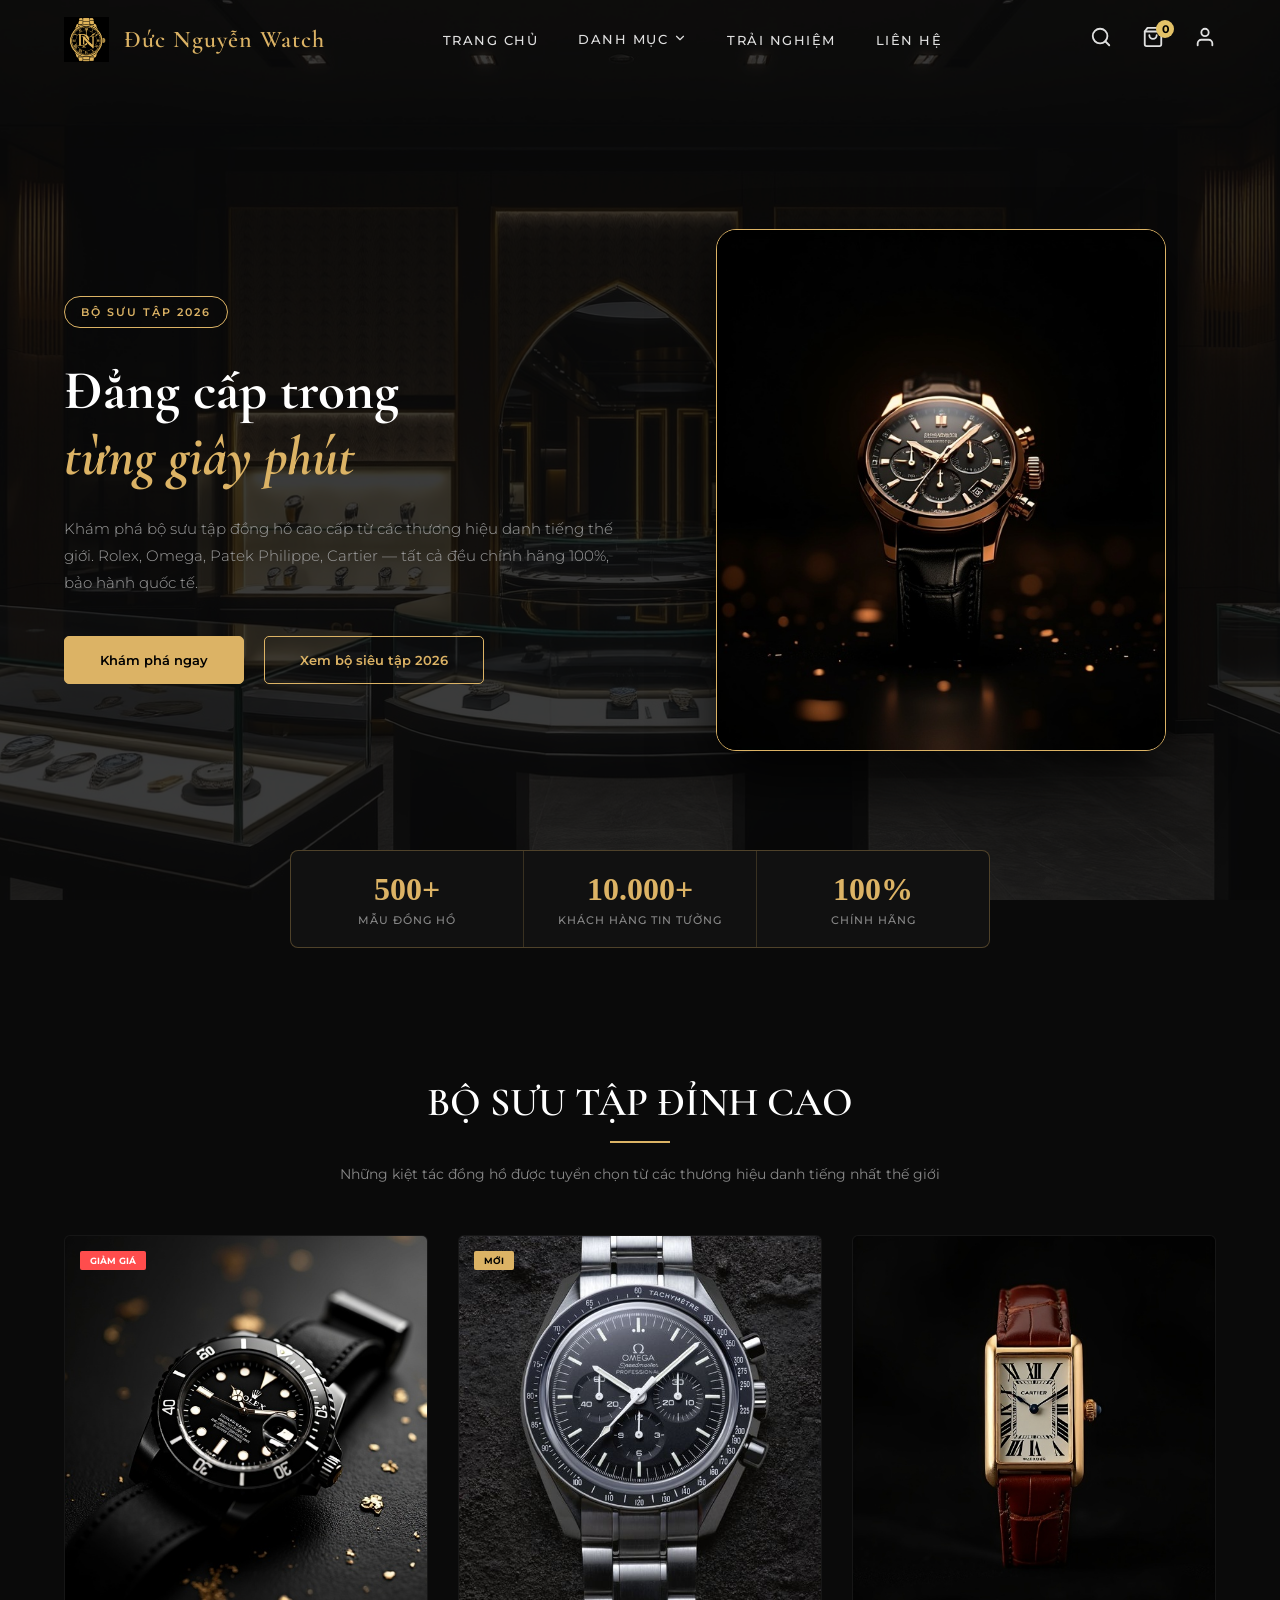
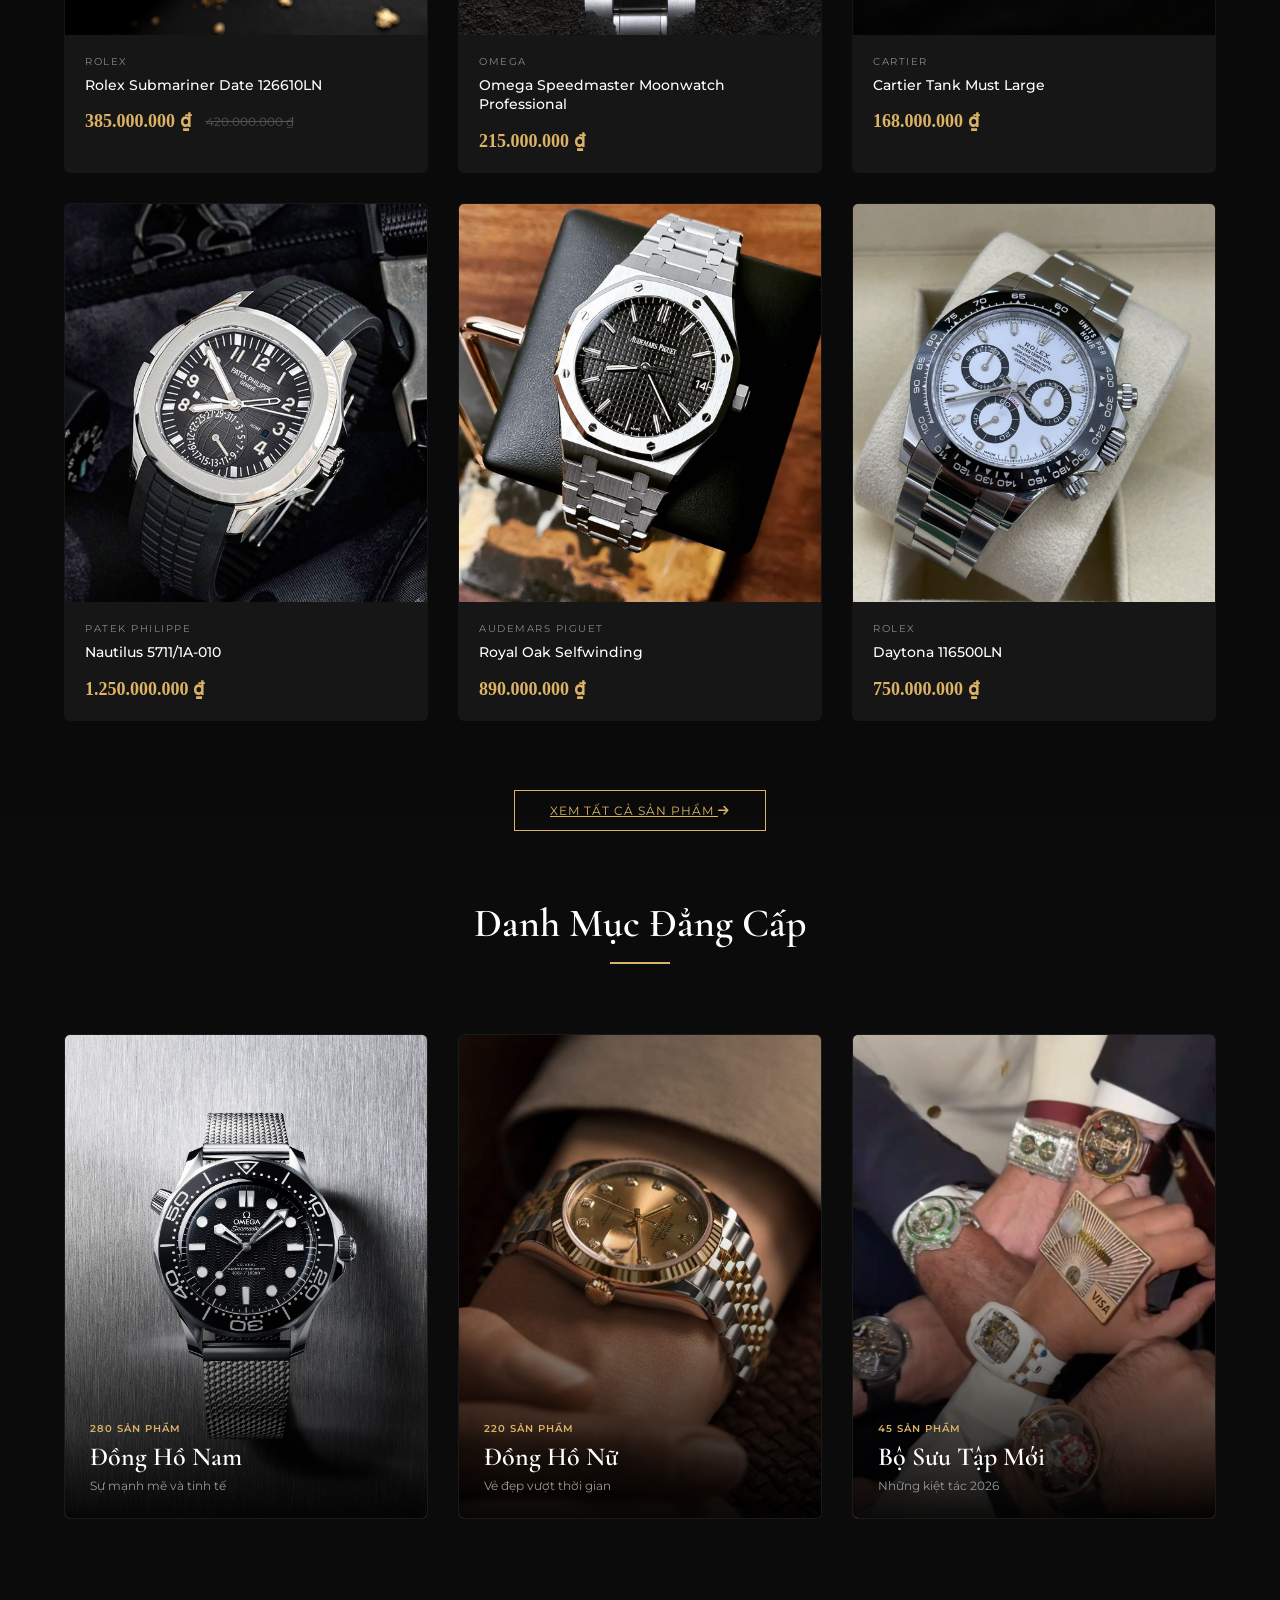
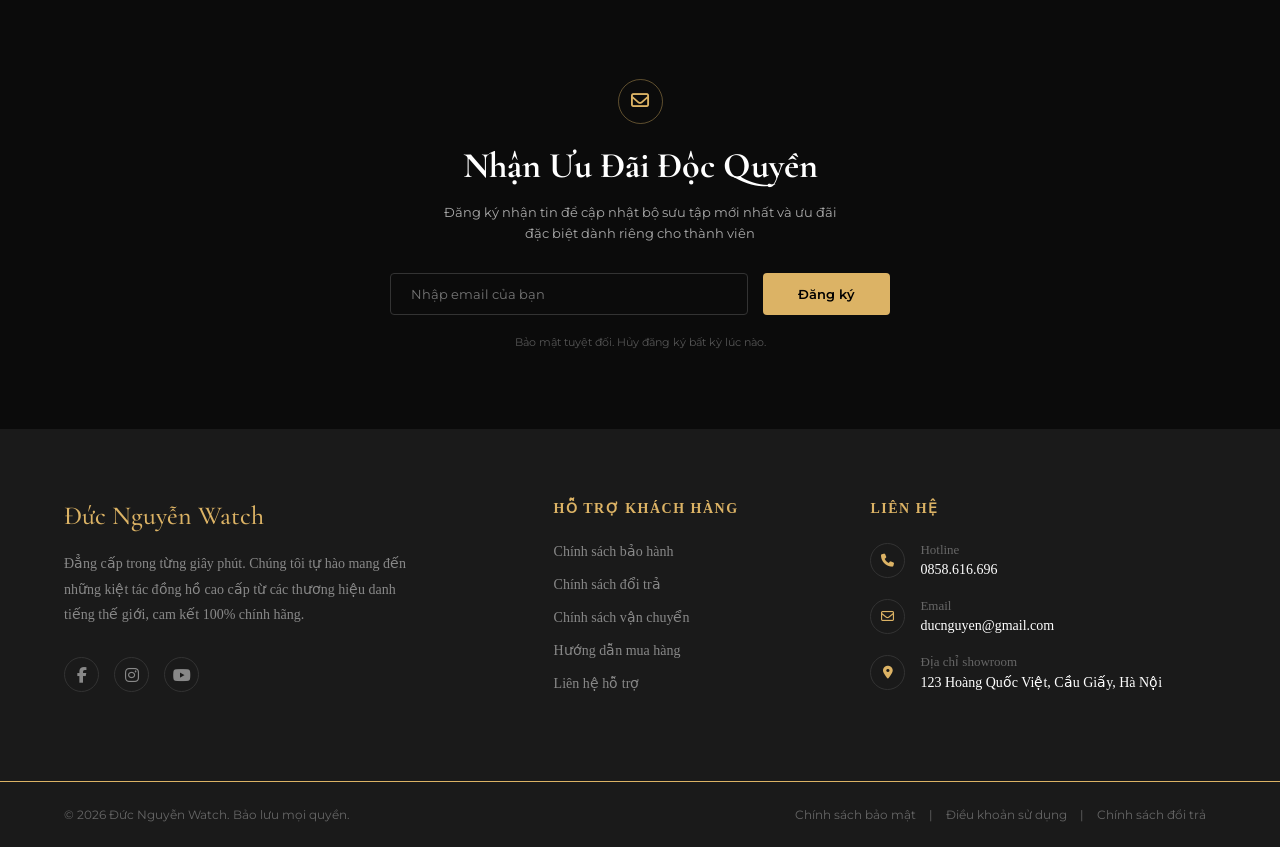
==== index.html @ 0bc91a54 "Rename trangchu.html to index.html" ====
<!DOCTYPE html>
<html lang="vi">
<head>
    <meta charset="UTF-8">
    <meta name="viewport" content="width=device-width, initial-scale=1.0">
    <title>Trang chủ - Đức Nguyễn Watch</title>
    
    <!-- Nhúng Google Fonts -->
    <link href="https://fonts.googleapis.com/css2?family=Cormorant+Garamond:wght@600&family=Montserrat:wght@400;500&display=swap" rel="stylesheet">
    
    <!-- Nhúng FontAwesome để lấy icon -->
    <link rel="stylesheet" href="https://cdnjs.cloudflare.com/ajax/libs/font-awesome/6.4.0/css/all.min.css">
    
    <link rel="stylesheet" href="trangchu.css">
</head>
<body>

    <!-- Bắt đầu Header -->
    <header class="main-header">
        
        <!-- Khối 1: Logo -->
        <a href="trangchu.html" class="logo-container">
            <img src="logo.png" alt="Logo" class="logo-img">
            <div class="logo-text" href="trangchu.html">Đức Nguyễn Watch</div>
        </a>

        <!-- Khối 2: Menu Điều hướng -->
        <nav class="nav-menu">
            <ul>
                <li><a href="trangchu.html">TRANG CHỦ</a></li>
                <li>
    <a href="danhmuc.html" class="menu-has-dropdown">
        DANH MỤC 
        <!-- Mã SVG vẽ mũi tên chỉ xuống -->
        <svg width="14" height="14" viewBox="0 0 24 24" fill="none" stroke="currentColor" stroke-width="2" stroke-linecap="round" stroke-linejoin="round">
            <polyline points="6 9 12 15 18 9"></polyline>
        </svg>
    </a>
</li>
                <li><a href="trainghiem.html">TRẢI NGHIỆM</a></li>
                <li><a href="lienhe.html">LIÊN HỆ</a></li>
            </ul>
        </nav>

       <!-- Khối 3: Các biểu tượng chức năng -->
<div class="header-icons">
    
    <!-- Ô tìm kiếm (Ẩn mặc định) -->
    <div class="search-box">
        <input type="text" id="search-input" placeholder="Tìm kiếm...">
    </div>

    <!-- Icon Kính lúp (Thêm id="search-btn") -->
    <a href="javascript:void(0)" class="icon-item" id="search-btn">
        <svg width="22" height="22" viewBox="0 0 24 24" fill="none" stroke="currentColor" stroke-width="2" stroke-linecap="round" stroke-linejoin="round"><circle cx="11" cy="11" r="8"></circle><line x1="21" y1="21" x2="16.65" y2="16.65"></line></svg>
    </a>
    
    <!-- Icon Giỏ hàng (Giữ nguyên) -->
    <a href="giohang.html" class="icon-item cart-wrapper">
        <svg width="22" height="22" viewBox="0 0 24 24" fill="none" stroke="currentColor" stroke-width="2" stroke-linecap="round" stroke-linejoin="round"><path d="M6 2L3 6v14a2 2 0 0 0 2 2h14a2 2 0 0 0 2-2V6l-3-4z"></path><line x1="3" y1="6" x2="21" y2="6"></line><path d="M16 10a4 4 0 0 1-8 0"></path></svg>
        <span class="cart-badge">0</span>
    </a>
    
    <!-- Icon Tài khoản (Giữ nguyên) -->
    <a href="dangnhap.html" class="icon-item">
        <svg width="22" height="22" viewBox="0 0 24 24" fill="none" stroke="currentColor" stroke-width="2" stroke-linecap="round" stroke-linejoin="round"><path d="M20 21v-2a4 4 0 0 0-4-4H8a4 4 0 0 0-4 4v2"></path><circle cx="12" cy="7" r="4"></circle></svg>
    </a>
</div>
        
    </header>
    <!-- PHẦN HERO SECTION -->
<section class="hero-section">
    <!-- Nền mờ phía sau (Bạn sẽ chèn ảnh cửa hàng vào đây bằng CSS) -->
    <div class="hero-background"></div>

    <div class="hero-container"> 
        <!-- Cột trái: Nội dung chữ -->
        <div class="hero-content">
            <span class="hero-badge fade-up delay-1">BỘ SƯU TẬP 2026</span>
            
            <h1 class="hero-title fade-up delay-2">
                Đẳng cấp trong <br>
                <span class="text-gold-italic">từng giây phút</span>
            </h1>
            
            <p class="hero-desc fade-up delay-3">
                Khám phá bộ sưu tập đồng hồ cao cấp từ các thương hiệu danh tiếng thế giới. Rolex, Omega, Patek Philippe, Cartier — tất cả đều chính hãng 100%, bảo hành quốc tế.
            </p>
            
            <div class="hero-buttons fade-up delay-4">
                <button class="btn-solid" onclick="window.location.href='danhmuc.html'">Khám phá ngay</button>
                <button class="btn-outline" onclick="window.location.href='danhmuc.html'">Xem bộ siêu tập 2026</button>
            </div>
        </div>

        <!-- Cột phải: Ảnh đồng hồ -->
        <div class="hero-image-wrapper fade-in-right delay-5">
            <!-- Bạn thay link ảnh đồng hồ đã tách nền (PNG) vào thẻ src dưới đây -->
            <img src="anhgioithieu.jpg" alt="Luxury Watch" class="floating-watch">
        </div>
    </div>
</section>
<!-- Khối thống kê (Đặt dưới thẻ <div class="hero-buttons">...) -->
<div class="stats-box fade-up delay-5">
    
    <!-- Cột 1 -->
    <div class="stat-item">
        <div class="stat-value">
            <!-- Thuộc tính data-target chứa con số đích đến để JS biết đường chạy -->
            <span class="counter" data-target="500">0</span>+
        </div>
        <div class="stat-text">MẪU ĐỒNG HỒ</div>
    </div>

    <!-- Cột 2 -->
    <div class="stat-item">
        <div class="stat-value">
            <span class="counter" data-target="10000">0</span>+
        </div>
        <div class="stat-text">KHÁCH HÀNG TIN TƯỞNG</div>
    </div>

    <!-- Cột 3 -->
    <div class="stat-item">
        <div class="stat-value">
            <span class="counter" data-target="100">0</span>%
        </div>
        <div class="stat-text">CHÍNH HÃNG</div>
    </div>

</div>

    <!-- =========================================
     PHẦN BỘ SƯU TẬP ĐỈNH CAO (6 SẢN PHẨM)
     ========================================= -->
<section class="collection-section">
    <div class="section-header fade-up">
        <h2 class="section-title">BỘ SƯU TẬP ĐỈNH CAO</h2>
        <div class="title-line"></div>
        <p class="section-subtitle">Những kiệt tác đồng hồ được tuyển chọn từ các thương hiệu danh tiếng nhất thế giới</p>
    </div>

    <!-- Lưới chứa 6 sản phẩm (Sẽ tự động chia 3 cột, 2 hàng) -->
    <div class="product-grid fade-up delay-2">
        
        <!-- Sản phẩm 1 (Có Giảm giá) -->
        <div class="product-card" onclick="window.location.href='chitiet.html?id=rolexsub'">
            <div class="badge badge-sale">GIẢM GIÁ</div>
            <div class="product-img-wrapper">
                <img src="rolexsub.jpg" alt="Rolex Submariner">
                <!-- Lớp phủ chứa nút XEM CHI TIẾT (Ẩn mặc định) -->
                <div class="img-overlay">
                    <button class="btn-hover-detail">XEM CHI TIẾT</button>
                </div>
            </div>
            <div class="product-info-bottom">
                <div class="brand">ROLEX</div>
                <h3 class="name">Rolex Submariner Date 126610LN</h3>
                <div class="price-box">
                    <span class="current-price">385.000.000 ₫</span>
                    <span class="old-price">420.000.000 ₫</span>
                </div>
            </div>
        </div>

        <!-- Sản phẩm 2 (Có nhãn  Mới) -->
        <div class="product-card" onclick="window.location.href='chitiet.html?id=omegaspeed'">
            <div class="badge badge-new">MỚI</div>
            <div class="product-img-wrapper">
                <img src="omegamoon.jpg" alt="Omega Speedmaster">
                <div class="img-overlay">
                    <button class="btn-hover-detail">XEM CHI TIẾT</button>
                </div>
            </div>
            <div class="product-info-bottom">
                <div class="brand">OMEGA</div>
                <h3 class="name">Omega Speedmaster Moonwatch Professional</h3>
                <div class="price-box">
                    <span class="current-price">215.000.000 ₫</span>
                </div>
            </div>
        </div>

        <!-- Sản phẩm 3 -->
        <div class="product-card" onclick="window.location.href='chitiet.html?id=cartiersantos'">
            <div class="product-img-wrapper">
                <img src="tank.jpg" alt="Cartier Tank">
                <div class="img-overlay">
                    <button class="btn-hover-detail">XEM CHI TIẾT</button>
                </div>
            </div>
            <div class="product-info-bottom">
                <div class="brand">CARTIER</div>
                <h3 class="name">Cartier Tank Must Large</h3>
                <div class="price-box">
                    <span class="current-price">168.000.000 ₫</span>
                </div>
            </div>
        </div>

        <!-- Sản phẩm 4 -->
        <div class="product-card" onclick="window.location.href='chitiet.html?id=patekaquanaut'">
            <div class="product-img-wrapper">
                <img src="aquanaut.jpg" alt="Sản phẩm 4">
                <div class="img-overlay">
                    <button class="btn-hover-detail">XEM CHI TIẾT</button>
                </div>
            </div>
            <div class="product-info-bottom">
                <div class="brand">PATEK PHILIPPE</div>
                <h3 class="name">Nautilus 5711/1A-010</h3>
                <div class="price-box">
                    <span class="current-price">1.250.000.000 ₫</span>
                </div>
            </div>
        </div>

        <!-- Sản phẩm 5 -->
        <div class="product-card" onclick="window.location.href='chitiet.html?id=audemarsroyal'">
            <div class="product-img-wrapper">
                <img src="royaloak.jpg" alt="Sản phẩm 5">
                <div class="img-overlay">
                    <button class="btn-hover-detail">XEM CHI TIẾT</button>
                </div>
            </div>
            <div class="product-info-bottom">
                <div class="brand">AUDEMARS PIGUET</div>
                <h3 class="name">Royal Oak Selfwinding</h3>
                <div class="price-box">
                    <span class="current-price">890.000.000 ₫</span>
                </div>
            </div>
        </div>

        <!-- Sản phẩm 6 -->
        <div class="product-card" onclick="window.location.href='chitiet.html?id=rolexdaytona'">
            <div class="product-img-wrapper">
                <img src="daytona.jpg" alt="Sản phẩm 6">
                <div class="img-overlay">
                    <button class="btn-hover-detail">XEM CHI TIẾT</button>
                </div>
            </div>
            <div class="product-info-bottom">
                <div class="brand">ROLEX</div>
                <h3 class="name">Daytona 116500LN</h3>
                <div class="price-box">
                    <span class="current-price">750.000.000 ₫</span>
                </div>
            </div>
        </div>

    </div>
</section>

    <!-- Nút Xem tất cả -->
    <div class="view-all-container">
        <a href="danhmuc.html" class="btn-view-all">XEM TẤT CẢ SẢN PHẨM <i class="fa-solid fa-arrow-right"></i></a>
    </div>
</section>

<!-- =========================================
     PHẦN DANH MỤC ĐẲNG CẤP
     ========================================= -->
<section class="category-section">
    <!-- Tiêu đề -->
    <div class="section-header fade-up">
        <h2 class="section-title">Danh Mục Đẳng Cấp</h2>
        <div class="title-line"></div>
    </div>

    <!-- Lưới 3 thẻ danh mục -->
    <div class="category-grid fade-up delay-2">
        
        <!-- Thẻ 1: Đồng Hồ Nam -->
        <a href="danhmuc.html" class="category-card">
            <div class="category-img">
                <img src="seamaster-2.jpg" alt="Đồng Hồ Nam">
                <!-- Lớp đen mờ dưới đáy -->
                <div class="category-overlay"></div>
            </div>
            <!-- Mũi tên góc phải trên -->
            <div class="circle-arrow">
                <i class="fa-solid fa-arrow-right"></i>
            </div>
            <!-- Nội dung chữ -->
            <div class="category-content">
                <span class="item-count">280 SẢN PHẨM</span>
                <h3 class="category-name">Đồng Hồ Nam</h3>
                <p class="category-desc">Sự mạnh mẽ và tinh tế</p>
            </div>
        </a>

        <!-- Thẻ 2: Đồng Hồ Nữ -->
        <a href="danhmuc.html" class="category-card">
            <div class="category-img">
                <img src="datejust.jpg" alt="Đồng Hồ Nữ">
                <div class="category-overlay"></div>
            </div>
            <div class="circle-arrow">
                <i class="fa-solid fa-arrow-right"></i>
            </div>
            <div class="category-content">
                <span class="item-count">220 SẢN PHẨM</span>
                <h3 class="category-name">Đồng Hồ Nữ</h3>
                <p class="category-desc">Vẻ đẹp vượt thời gian</p>
            </div>
        </a>

        <!-- Thẻ 3: Bộ Sưu Tập Mới -->
        <a href="danhmuc.html" class="category-card">
            <div class="category-img">
                <img src="bosieutap.jpg" alt="Bộ Sưu Tập Mới">
                <div class="category-overlay"></div>
            </div>
            <div class="circle-arrow">
                <i class="fa-solid fa-arrow-right"></i>
            </div>
            <div class="category-content">
                <span class="item-count">45 SẢN PHẨM</span>
                <h3 class="category-name">Bộ Sưu Tập Mới</h3>
                <p class="category-desc">Những kiệt tác 2026</p>
            </div>
        </a>

    </div>
</section>
<!-- =========================================
     PHẦN NHẬN ƯU ĐÃI ĐỘC QUYỀN
     ========================================= -->
<section class="newsletter-section">
    <div class="newsletter-icon"><i class="fa-regular fa-envelope"></i></div>
    <h2 class="newsletter-title">Nhận Ưu Đãi Độc Quyền</h2>
    <p class="newsletter-desc">Đăng ký nhận tin để cập nhật bộ sưu tập mới nhất và ưu đãi<br>đặc biệt dành riêng cho thành viên</p>
    
    <!-- Form nhập email -->
    <form id="subscribe-form" class="newsletter-form">
        <input type="email" id="email-input" placeholder="Nhập email của bạn" required>
        <button type="submit" class="btn-subscribe">Đăng ký</button>
    </form>
    <!-- THÊM ĐOẠN NÀY: Khối thông báo thành công (Mặc định ẩn) -->
    <div id="success-message" class="success-message" style="display: none;">
        <div class="success-icon"><i class="fa-solid fa-check"></i></div>
        <h3 class="success-title">Đăng ký thành công!</h3>
        <p class="success-desc">Cảm ơn bạn đã đăng ký. Chúng tôi sẽ gửi những ưu đãi tốt nhất đến hộp thư của bạn.</p>
    </div>
    <p class="newsletter-note">Bảo mật tuyệt đối. Hủy đăng ký bất kỳ lúc nào.</p>
</section>

<!-- =========================================
     PHẦN FOOTER 
     ========================================= -->
<footer id="main-footer" >
    <div class="footer-container">
        
        <!-- Cột 1: Thông tin thương hiệu -->
        <div class="footer-col brand-col">
            <h3 class="footer-logo">Đức Nguyễn Watch</h3>
            <p>Đẳng cấp trong từng giây phút. Chúng tôi tự hào mang đến những kiệt tác đồng hồ cao cấp từ các thương hiệu danh tiếng thế giới, cam kết 100% chính hãng.</p>
            <div class="social-links">
                <a href="https://www.facebook.com/anhladucnguyen/"><i class="fa-brands fa-facebook-f"></i></a>
                <a href="https://www.instagram.com/ducnguyen_luxury/"><i class="fa-brands fa-instagram"></i></a>
                <a href="https://www.youtube.com"><i class="fa-brands fa-youtube"></i></a>
            </div>
        </div>

        <!-- Cột 2: Danh mục -->
        <div class="footer-col links-col">
            <h4 class="footer-heading">HỖ TRỢ KHÁCH HÀNG</h4>
            <ul>
                <li><a href="lienhe.html">Chính sách bảo hành</a></li>
                <li><a href="lienhe.html">Chính sách đổi trả</a></li>
                <li><a href="lienhe.html">Chính sách vận chuyển</a></li>
                <li><a href="lienhe.html">Hướng dẫn mua hàng</a></li>
                <li><a href="lienhe.html">Liên hệ hỗ trợ</a></li>
            </ul>
        </div>

        <!-- Cột 3: Liên hệ -->
        <div class="footer-col contact-col">
            <h4 class="footer-heading">LIÊN HỆ</h4>
            <div class="contact-item">
                <div class="contact-icon"><i class="fa-solid fa-phone"></i></div>
                <div class="contact-info">
                    <span>Hotline</span>
                    <strong>0858.616.696</strong>
                </div>
            </div>
            <div class="contact-item">
                <div class="contact-icon"><i class="fa-regular fa-envelope"></i></div>
                <div class="contact-info">
                    <span>Email</span>
                    <strong>ducnguyen@gmail.com</strong>
                </div>
            </div>
            <div class="contact-item">
                <div class="contact-icon"><i class="fa-solid fa-location-dot"></i></div>
                <div class="contact-info">
                    <span>Địa chỉ showroom</span>
                    <strong>123 Hoàng Quốc Việt, Cầu Giấy, Hà Nội</strong>
                </div>
            </div>
        </div>

    </div>

    <!-- Thanh bản quyền dưới cùng -->
    <div class="footer-bottom">
        <div class="copyright">&copy; 2026 Đức Nguyễn Watch. Bảo lưu mọi quyền.</div>
        <div class="footer-legal">
            <a href="lienhe.html">Chính sách bảo mật</a> |
            <a href="lienhe.html">Điều khoản sử dụng</a> |
            <a href="lienhe.html">Chính sách đổi trả</a>
        </div>
    </div>
</footer>
<script src="trangchu.js"></script>

</body>
</html>
---- trangchu.css ----
/* --- Cài đặt cơ bản --- */
* {
    margin: 0;
    padding: 0;
    box-sizing: border-box;
}

body {
    background-color: #0a0a0a; /* Nền xám nhạt để dễ nhìn header đen */
    color: #ffffff;            /* Chữ mặc định là màu trắng */
    margin: 0;                 /* Xóa viền trắng mặc định của trình duyệt */
    padding: 0;
}

/* --- Khung Header Tổng --- */
.main-header {
    position: fixed; /* Ghim Header đứng im trên cùng màn hình */
    top: 0;
    left: 0;
    width: 100%;
    height: 80px;
    display: flex;
    justify-content: space-between;
    align-items: center;
    padding: 0 5%;
    z-index: 1000; /* Luôn nổi lên trên cùng */
    
    /* 1. Trạng thái ban đầu: Trong suốt và KHÔNG có viền */
    background-color: transparent; 
    border-bottom: 1px solid transparent; 
    transition: all 0.4s ease; /* Chuyển đổi mượt mà */
}
.main-header.scrolled {
    background-color: #0a0a0a; /* Màu đen tuyền của bạn */
    border-bottom: 1px solid rgba(220, 179, 101, 0.3); /* Viền vàng đồng mờ */
    box-shadow: 0 5px 15px rgba(0,0,0,0.5); /* Thêm tí bóng đen phía dưới cho đẹp */
}

/* --- Khối 1: Logo --- */
.logo-container {
    display: flex;
    align-items: center;
    gap: 15px; /* Khoảng cách giữa ảnh và chữ */
    text-decoration: none;
}

/* Chỉnh kích thước cho ảnh logo của bạn */
.logo-img {
    height: 45px; /* Để cao bằng với cái vòng tròn cũ cho cân đối */
    width: auto;
    object-fit: contain;
    
    /* MẸO: Nếu ảnh của bạn hình vuông và bạn muốn bo tròn nó lại giống mẫu cũ, 
       hãy xóa dấu gạch chéo ở dòng bên dưới đi nhé: */
    /* border-radius: 50%; */
}
/* --- Căn chỉnh mũi tên bên cạnh chữ --- */
.menu-has-dropdown {
    display: flex;
    align-items: center;
    gap: 5px; /* Khoảng cách giữa chữ và mũi tên */
}

/* Đẩy mũi tên lên một xíu để nó nằm chính giữa dòng chữ */
.menu-has-dropdown svg {
    margin-top: -2px; 
}
.logo-text {
    color: #dcb365;
    font-family: 'Cormorant Garamond', serif;
    font-size: 24px;
    font-weight: 600;
    letter-spacing: 1px;
}

/* --- Khối 2: Menu Điều hướng --- */
.nav-menu ul {
    list-style: none;
    display: flex;
    gap: 40px; /* Khoảng cách giữa các chữ trong menu */
}

.nav-menu a {
    color: #e0e0e0; /* Màu xám trắng */
    text-decoration: none;
    font-family: 'Montserrat', sans-serif;
    font-size: 13px;
    font-weight: 500;
    letter-spacing: 1.5px; /* Kéo dãn khoảng cách giữa các chữ cái cho sang trọng */
    transition: color 0.3s ease;
}

.nav-menu a:hover {
    color: #dcb365; /* Đổi màu vàng khi di chuột vào */
}

/* --- Khối 3: Các biểu tượng --- */
.header-icons {
    display: flex;
    align-items: center;
    gap: 30px; /* Khoảng cách giữa 3 icon */
}

.icon-item {
    color: #e0e0e0;
    font-size: 20px;
    text-decoration: none;
    transition: color 0.3s ease;
}

.icon-item:hover {
    color: #dcb365;
}

/* Xử lý riêng cục số 3 màu vàng trên giỏ hàng */
.cart-wrapper {
    position: relative; /* Đặt làm mốc để cục số 3 bám vào */
}

.cart-badge {
    position: absolute; /* Bay lơ lửng so với icon giỏ hàng */
    top: -6px;
    right: -10px;
    background-color: #e4c267;
    color: #000;
    font-family: 'Montserrat', sans-serif;
    font-size: 11px;
    font-weight: 700;
    width: 18px;
    height: 18px;
    border-radius: 50%; /* Làm tròn xoe */
    display: flex;
    justify-content: center;
    align-items: center;
}
/* --- Khu vực Thanh tìm kiếm ẩn --- */
.search-box {
    width: 0; /* Chiều rộng bằng 0 để ẩn đi */
    overflow: hidden; /* Cắt bỏ phần thừa khi thu gọn */
    transition: width 0.4s ease; /* Hiệu ứng giãn mở mượt mà trong 0.4 giây */
    display: flex;
    align-items: center;
}

/* Khi được JS kích hoạt class 'active' */
.search-box.active {
    width: 250px; /* Giãn rộng ra */
    margin-right: 10px; /* Cách icon kính lúp 1 chút */
}

/* Trang trí ô nhập chữ giống y mẫu */
.search-box input {
    width: 100%;
    background-color: transparent; /* Nền trong suốt để tiệp với nền đen */
    border: 1px solid #dcb365; /* Khung viền vàng đồng */
    color: #e0e0e0;
    padding: 8px 15px;
    font-family: 'Montserrat', sans-serif;
    font-size: 14px;
    outline: none; /* Bỏ viền xanh mặc định của trình duyệt khi nhấp vào */
}

/* Chỉnh màu cho chữ "Tìm kiếm..." */
.search-box input::placeholder {
    color: #888;
}

/* Giữ icon sáng màu vàng đồng khi thanh tìm kiếm đang mở */
.icon-item.active,
.icon-item.active svg {
    color: #dcb365;
    stroke: #dcb365;
}


/* =========================================
   HERO SECTION
   ========================================= */
.hero-section {
    position: relative;
    width: 100%;
    min-height: 100vh; /* Sửa thành 100vh để tràn đầy màn hình */
    display: flex;
    align-items: center;
    justify-content: center;
    background-color: #0a0a0a;
    overflow: hidden;
    padding-top: 80px; /* Bổ sung dòng này: Đẩy chữ xuống bằng đúng chiều cao của Header (80px) */
}

/* Lớp ảnh nền mờ phía sau */
.hero-background {
    position: absolute;
    top: 0; left: 0; width: 100%; height: 100%;
    /* THAY ẢNH NỀN CỬA HÀNG VÀO ĐÂY */
    background-image: url('phong.jpg');
    background-size: cover;
    background-position: center;
    opacity: 0.2; /* Làm mờ ảnh nền đi để làm nổi bật chữ và đồng hồ */
    z-index: 1;
    transform: scale(1.2);
}

.hero-container {
    position: relative;
    z-index: 2;
    display: flex;
    align-items: center;
    justify-content: space-between;
    width: 90%;
    max-width: 1200px;
    gap: 50px;
}

/* Cột nội dung bên trái */
.hero-content {
    flex: 1;
    max-width: 600px;
}

/* Nhãn (Badge) */
.hero-badge {
    display: inline-block;
    border: 1px solid #dcb365;
    color: #dcb365;
    font-family: 'Montserrat', sans-serif;
    font-size: 11px;
    font-weight: 600;
    letter-spacing: 2px;
    padding: 8px 16px;
    border-radius: 30px;
    margin-bottom: 30px;
}

/* Tiêu đề chính */
.hero-title {
    font-family: 'Cormorant Garamond', serif;
    font-size: 55px;
    color: #fff;
    line-height: 1.2;
    margin-bottom: 25px;
}

.text-gold-italic {
    color: #dcb365;
    font-style: italic;
}

/* Đoạn mô tả */
.hero-desc {
    font-family: 'Montserrat', sans-serif;
    color: #a0a0a0;
    font-size: 15px;
    line-height: 1.8;
    margin-bottom: 40px;
    font-weight: 300;
}

/* Khu vực nút bấm */
.hero-buttons {
    display: flex;
    gap: 20px;
}

.hero-buttons button {
    font-family: 'Montserrat', sans-serif;
    font-size: 13px;
    font-weight: 600;
    padding: 15px 35px;
    border-radius: 5px;
    cursor: pointer;
    transition: all 0.3s ease;
}

.btn-solid {
    background-color: #dcb365;
    color: #000;
    border: 1px solid #dcb365;
}

.btn-solid:hover {
    background-color: #c99f52;
    transform: translateY(-3px);
    box-shadow: 0 10px 20px rgba(220, 179, 101, 0.2);
}

.btn-outline {
    background-color: transparent;
    color: #dcb365;
    border: 1px solid #dcb365;
}

.btn-outline:hover {
    background-color: #dcb365;
    color: #000;
    transform: translateY(-3px);
}

/* Cột ảnh bên phải */
.hero-image-wrapper {
    flex: 1;
    display: flex;
    justify-content: center;
    align-items: center;
   
}


.floating-watch {
    width: 100%;
    max-width: 450px;
    /* Hiệu ứng lơ lửng liên tục */
    animation: float 6s ease-in-out infinite;
    filter: drop-shadow(0px 30px 30px rgba(0,0,0,0.8)); /* Đổ bóng đen dưới đồng hồ */
    border: #dcb365 1px solid; /* Viền vàng đồng quanh đồng hồ */
    border-radius: 20px; /* Bo tròn viền cho sang trọng */
}

/* =========================================
   ANIMATIONS (HIỆU ỨNG TẢI TRANG)
   ========================================= */
/* Trồi lên từ dưới */
.fade-up {
    opacity: 0;
    transform: translateY(30px);
    animation: fadeUpAnim 1s ease forwards;
}

/* Trượt vào từ bên phải */
.fade-in-right {
    opacity: 0;
    transform: translateX(50px);
    animation: fadeInRightAnim 1.2s ease forwards;
}

/* Đỗ trễ (Delay) để các thành phần hiện ra lần lượt chứ không hiện cùng lúc */
.delay-1 { animation-delay: 0.2s; }
.delay-2 { animation-delay: 0.4s; }
.delay-3 { animation-delay: 0.6s; }
.delay-4 { animation-delay: 0.8s; }
.delay-5 { animation-delay: 1s; }

/* Khai báo Keyframes */
@keyframes fadeUpAnim {
    to { opacity: 1; transform: translateY(0); }
}

@keyframes fadeInRightAnim {
    to { opacity: 1; transform: translateX(0); }
}

@keyframes float {
    0% { transform: translateY(0px); }
    50% { transform: translateY(-20px); }
    100% { transform: translateY(0px); }
}
/* --- Khung Thống kê --- */
.stats-box {
    display: flex;
    
    /* 1. KÉO LÊN TRÊN VÀ CĂN GIỮA */
    margin-top: -50px; /* Dùng số âm để kéo khối chạy ngược lên trên 50px */
    margin-bottom: 50px; /* Đẩy nội dung bên dưới cách ra 50px */
    margin-left: auto; /* Căn giữa */
    margin-right: auto; /* Căn giữa */
    
    /* 2. ÉP NỔI LÊN TRÊN CÙNG (Không bị nền đen đè lên) */
    position: relative;
    z-index: 10;
    
    /* 3. Các thuộc tính cũ giữ nguyên */
    background-color: #111111; 
    border: 1px solid rgba(220, 179, 101, 0.3); 
    border-radius: 8px; 
    width: 100%;
    max-width: 700px;
}

.stat-item {
    flex: 1; /* Chia đều 3 cột */
    text-align: center;
    padding: 20px 10px;
}

/* Tạo vách ngăn giữa các cột (Bỏ vách ngăn ở cột cuối cùng) */
.stat-item:not(:last-child) {
    border-right: 1px solid rgba(220, 179, 101, 0.2);
}

/* Định dạng con số vàng */
.stat-value {
    color: #dcb365;
    font-family: 'Playfair Display', serif;
    font-size: 32px;
    font-weight: 600;
    margin-bottom: 5px;
}

/* Định dạng chữ xám bên dưới */
.stat-text {
    color: #888888;
    font-family: 'Montserrat', sans-serif;
    font-size: 11px;
    font-weight: 500;
    letter-spacing: 1px;
}
/* =========================================
   BỘ SƯU TẬP SECTION
   ========================================= */
.collection-section {
    background-color: #0a0a0a;
    padding: 80px 5%;
}

/* --- Phần Tiêu đề --- */
.section-header {
    margin-bottom: 50px;
    display: flex;
    flex-direction: column;
    align-items: center;
}

.section-title {
    font-family: 'Cormorant Garamond', serif;
    font-size: 40px;
    color: #fff;
    font-weight: 600;
    margin-bottom: 15px;
}

/* Thanh gạch ngang nhỏ màu vàng dưới tiêu đề */
.title-line {
    width: 60px;
    height: 2px;
    background-color: #dcb365;
    margin-bottom: 20px;
}

.section-subtitle {
    font-family: 'Montserrat', sans-serif;
    color: #888;
    font-size: 14px;
    line-height: 1.6;
    max-width: 600px;
}

/* Lưới Sản Phẩm */
.product-grid {
    display: grid;
    grid-template-columns: repeat(3, 1fr);
    gap: 30px;
    max-width: 1200px;
    margin: 0 auto;
}

/* --- Khung Thẻ Sản Phẩm --- */
.product-card {
    position: relative;
    background-color: #161616;
    border: 1px solid transparent;
    border-radius: 6px;
    overflow: hidden;
    cursor: pointer;
    transition: all 0.4s ease;
}

/* Hiệu ứng viền vàng khi hover */
.product-card:hover {
    border-color: #dcb365;
    box-shadow: 0 10px 30px rgba(0, 0, 0, 0.6);
}

/* --- Phần Khu vực Ảnh & Lớp Phủ --- */
.product-img-wrapper {
    position: relative;
    width: 100%;
    aspect-ratio: 1 / 1.1;
    overflow: hidden;
}

.product-img-wrapper img {
    width: 100%;
    height: 100%;
    object-fit: cover;
    transition: transform 0.6s ease;
}

/* Lớp đen mờ & Nút bấm (Trạng thái ban đầu: Vô hình và tụt xuống dưới) */
.img-overlay {
    position: absolute;
    bottom: 0; left: 0; width: 100%; height: 100%;
    background: linear-gradient(to top, rgba(0,0,0,0.9) 0%, rgba(0,0,0,0) 50%);
    display: flex;
    align-items: flex-end;
    justify-content: center;
    padding-bottom: 25px; /* Khoảng cách nút cách đáy ảnh */
    opacity: 0;
    transition: all 0.4s ease;
}

/* Định dạng Nút Vàng */
.btn-hover-detail {
    background-color: #dcb365;
    color: #000;
    font-family: 'Montserrat', sans-serif;
    font-size: 11px;
    font-weight: 700;
    letter-spacing: 1px;
    padding: 12px 25px;
    border: none;
    border-radius: 3px;
    transform: translateY(20px); /* Tụt xuống dưới 20px */
    transition: all 0.4s ease;
    cursor: pointer;
}

/* KÍCH HOẠT HIỆU ỨNG KHI HOVER */
.product-card:hover .product-img-wrapper img {
    transform: scale(1.05); /* Ảnh zoom nhẹ */
}

.product-card:hover .img-overlay {
    opacity: 1; /* Lớp đen mờ hiện ra */
}

.product-card:hover .btn-hover-detail {
    transform: translateY(0); /* Nút bấm trồi lên vị trí ban đầu */
}

/* --- Phần Chữ Bên Dưới Ảnh --- */
.product-info-bottom {
    padding: 20px;
    text-align: left;
}

.product-info-bottom .brand {
    color: #888;
    font-family: 'Montserrat', sans-serif;
    font-size: 10px;
    letter-spacing: 1.5px;
    text-transform: uppercase;
    margin-bottom: 8px;
}

.product-info-bottom .name {
    color: #fff;
    font-family: 'Montserrat', sans-serif;
    font-size: 14px;
    font-weight: 500;
    margin-bottom: 15px;
    line-height: 1.4;
}

/* Khu vực Giá */
.price-box {
    display: flex;
    align-items: center;
    gap: 15px; /* Khoảng cách giữa giá mới và giá cũ */
}

.current-price {
    color: #dcb365;
    font-family: 'Playfair Display', serif;
    font-size: 18px;
    font-weight: 600;
}

.old-price {
    color: #555;
    font-family: 'Montserrat', sans-serif;
    font-size: 12px;
    text-decoration: line-through; /* Gạch ngang giá cũ */
}

/* --- Nhãn Dán (Badges) --- */
.badge { position: absolute; top: 15px; left: 15px; z-index: 5; padding: 4px 10px; font-family: 'Montserrat', sans-serif; font-size: 9px; font-weight: 700; border-radius: 2px; }
.badge-sale { background-color: #ff4d4d; color: #fff; }
.badge-new { background-color: #dcb365; color: #000; }
/* Nút Xem tất cả dưới cùng */
.view-all-container { text-align: center; }
.btn-view-all {
    background: transparent;
    color: #dcb365;
    border: 1px solid #dcb365;
    padding: 12px 35px;
    font-family: 'Montserrat', sans-serif;
    font-size: 12px;
    letter-spacing: 1px;
    cursor: pointer;
    transition: background 0.3s, color 0.3s;
}
.btn-view-all:hover {
    background: #dcb365;
    color: #000;
}
/* --- Khu vực Ảnh thật --- */
.card-image {
    width: 100%;
    height: 300px; /* Bằng với chiều cao khung ảo cũ */
    overflow: hidden;
    border-bottom: 1px solid #222;
}

.card-image img {
    width: 100%;
    height: 100%;
    object-fit: cover; /* Lệnh thần thánh giúp ảnh tự động cắt cúp vừa khung mà không bị méo */
    transition: transform 0.5s ease;
}

/* Hiệu ứng: Rê chuột vào thẻ thì ảnh bên trong phóng to lên một xíu */
.product-card:hover .card-image img {
    transform: scale(1.08);
}
/* =========================================
   DANH MỤC ĐẲNG CẤP SECTION
   ========================================= */
.category-section {
    background-color: #0b0b0b;
    padding: 80px 5%;
}

/* Lưới 3 cột */
.category-grid {
    display: grid;
    grid-template-columns: repeat(3, 1fr);
    gap: 30px;
    max-width: 1200px;
    margin: 0 auto;
}

/* --- Khung Thẻ Danh Mục --- */
.category-card {
    position: relative;
    display: block; /* Ép thẻ <a> thành một khối lớn */
    border-radius: 6px;
    overflow: hidden;
    aspect-ratio: 3 / 4; /* Tỷ lệ vàng cho ảnh dọc */
    border: 1px solid #1a1a1a; /* Viền tối mặc định */
    text-decoration: none; /* Bỏ gạch chân mặc định của link */
    transition: all 0.4s ease;
}

/* Hiệu ứng khi di chuột vào thẻ (Viền sáng lên giống thẻ Đồng Hồ Nam trong ảnh) */
.category-card:hover {
    border-color: #dcb365; 
    box-shadow: 0 0 20px rgba(220, 179, 101, 0.15); /* Tỏa sáng viền nhẹ */
    transform: translateY(-5px);
}

/* --- Khu Vực Ảnh & Lớp Phủ --- */
.category-img {
    position: absolute;
    top: 0; left: 0; width: 100%; height: 100%;
    z-index: 1;
}

.category-img img {
    width: 100%;
    height: 100%;
    object-fit: cover;
    transition: transform 0.7s ease;
}

/* Zoom ảnh khi hover */
.category-card:hover .category-img img {
    transform: scale(1.08); 
}

/* Lớp đen mờ dưới đáy (Để chữ màu trắng nổi lên không bị lẫn vào ảnh) */
.category-overlay {
    position: absolute;
    bottom: 0; left: 0; width: 100%; height: 60%;
    background: linear-gradient(to top, rgba(0,0,0,0.95) 0%, rgba(0,0,0,0.6) 40%, rgba(0,0,0,0) 100%);
    z-index: 2;
}

/* --- Nút Mũi Tên Tròn Góc Phải Trên --- */
.circle-arrow {
    position: absolute;
    top: 20px;
    right: 20px;
    width: 32px;
    height: 32px;
    border-radius: 50%;
    border: 1px solid rgba(255, 255, 255, 0.3);
    display: flex;
    justify-content: center;
    align-items: center;
    color: #fff;
    font-size: 12px;
    z-index: 3;
    opacity: 0; /* Ẩn đi ban đầu */
    transform: translateX(-10px); /* Lùi nhẹ về trái */
    transition: all 0.4s ease;
}

/* Hover hiện mũi tên và tô màu vàng */
.category-card:hover .circle-arrow {
    opacity: 1;
    transform: translateX(0);
    background-color: #dcb365;
    border-color: #dcb365;
    color: #000;
}

/* --- Nội Dung Chữ Góc Trái Dưới --- */
.category-content {
    position: absolute;
    bottom: 25px;
    left: 25px;
    z-index: 3;
    display: flex;
    flex-direction: column;
    gap: 6px;
}

.item-count {
    color: #dcb365;
    font-family: 'Montserrat', sans-serif;
    font-size: 10px;
    font-weight: 600;
    letter-spacing: 1px;
}

.category-name {
    color: #fff;
    font-family: 'Cormorant Garamond', serif;
    font-size: 26px;
    font-weight: 600;
    margin: 0;
}

.category-desc {
    color: #999;
    font-family: 'Montserrat', sans-serif;
    font-size: 12px;
    margin: 0;
}
/* =========================================
   NEWSLETTER SECTION
   ========================================= */
.newsletter-section {
    background-color: #0b0b0b;
    padding: 80px 5%;
    text-align: center;
    border-bottom: 1px solid #1a1a1a;
}

.newsletter-icon {
    display: inline-flex;
    justify-content: center;
    align-items: center;
    width: 45px; height: 45px;
    border: 1px solid rgba(220, 179, 101, 0.4);
    border-radius: 50%;
    color: #dcb365;
    font-size: 18px;
    margin-bottom: 20px;
}

.newsletter-title {
    font-family: 'Cormorant Garamond', serif;
    font-size: 36px;
    color: #fff;
    margin-bottom: 15px;
}

.newsletter-desc {
    font-family: 'Montserrat', sans-serif;
    color: #aaa;
    font-size: 13px;
    line-height: 1.6;
    margin-bottom: 30px;
}

.newsletter-form {
    display: flex;
    justify-content: center;
    gap: 15px;
    max-width: 500px;
    margin: 0 auto 20px auto;
}

.newsletter-form input {
    flex: 1;
    background-color: transparent;
    border: 1px solid #333;
    border-radius: 4px;
    padding: 12px 20px;
    color: #fff;
    font-family: 'Montserrat', sans-serif;
    font-size: 13px;
    outline: none;
    transition: border-color 0.3s ease;
}

.newsletter-form input:focus {
    border-color: #dcb365;
}

.btn-subscribe {
    background-color: #dcb365;
    color: #000;
    border: none;
    border-radius: 4px;
    padding: 0 35px;
    font-family: 'Montserrat', sans-serif;
    font-size: 13px;
    font-weight: 600;
    cursor: pointer;
    transition: all 0.3s ease;
}

.btn-subscribe:hover {
    background-color: #c99f52;
    transform: translateY(-2px);
}

.newsletter-note {
    font-family: 'Montserrat', sans-serif;
    color: #555;
    font-size: 11px;
}

/* =========================================
   FOOTER SECTION
   ========================================= */
.main-footer {
    background-color: #161616; /* Màu nền sáng hơn nền đen một chút */
    color: #888;
    font-family: 'Montserrat', sans-serif;
}

/* --- Khu vực 3 cột --- */
.footer-container {
    display: flex;
    background-color: #1a1a1a; /* Màu nền tối hơn phần trên một chút */
    justify-content: space-between;
    align-items: flex-start;
    
    /* ĐÃ SỬA: Cho phép mở rộng 100% màn hình */
    max-width: 100%; 
    width: 100%;
    
    /* Lề hai bên đang để 5%. Bạn có thể chỉnh số này (ví dụ 3% hoặc 8%) 
       để nó khớp 100% với cái lề của Header nhé! */
    padding: 70px 5%; 
    margin: 0 auto;
}

/* Chia lại tỷ lệ độ rộng cho 3 cột */
.brand-col { width: 35%; }
.links-col { width: 20%; }
.contact-col { width: 30%; }
.footer-logo {
    font-family: 'Cormorant Garamond', serif;
    font-size: 26px;
    color: #dcb365;
    font-weight: 500;
    margin-bottom: 20px;
}

.brand-col p {
    font-size: 14px;
    line-height: 1.8;
    margin-bottom: 30px;
    max-width: 90%;
    color: #888;
}

.social-links { display: flex; gap: 15px; }
.social-links a {
    display: flex; justify-content: center; align-items: center;
    width: 35px; height: 35px;
    border: 1px solid #333;
    border-radius: 50%;
    color: #888;
    text-decoration: none;
    transition: all 0.3s ease;
    
}
.social-links a:hover {
    border-color: #dcb365;
    color: #dcb365;
}

.footer-heading {
    color: #dcb365;
    font-size: 14px;
    font-weight: 600;
    letter-spacing: 1.5px;
    margin-bottom: 25px;
}

.links-col ul { list-style: none; padding: 0; margin: 0; }
.links-col li { margin-bottom: 15px; }
.links-col a {
    color: #888;
    text-decoration: none;
    font-size: 14px;
    transition: color 0.3s ease;
}
.links-col a:hover { color: #dcb365; }

.contact-item {
    display: flex;
    align-items: center;
    gap: 15px;
    margin-bottom: 20px;
}

.contact-icon {
    display: flex; justify-content: center; align-items: center;
    width: 35px; height: 35px;
    border: 1px solid #333;
    border-radius: 50%;
    color: #dcb365;
    font-size: 13px;
    flex-shrink: 0;
}

.contact-info { display: flex; flex-direction: column; gap: 4px; }
.contact-info span { font-size: 13px; color: #666; }
.contact-info strong { font-size: 14px; color: #fff; font-weight: 500; }

/* --- Thanh bản quyền dưới cùng --- */
.footer-bottom {
    border-top: 0.5px solid #dcb365;
    background-color: #1a1a1a; /* Màu nền tối hơn phần trên một chút */
    display: flex;
    justify-content: space-between;
    align-items: center;
    
    /* ĐÃ SỬA: Cho phép mở rộng 100% giống phần trên */
    max-width: 100%;
    padding: 25px 5%; /* Nhớ giữ số 5% này giống hệt số ở .footer-container */
    margin: 0 auto;
    font-family: 'Montserrat', sans-serif;
    font-size: 12px;
    color: #666666;
}
.footer-legal a {
    color: #666;
    text-decoration: none;
    margin: 0 10px;
    transition: color 0.3s;
}
.footer-legal a:hover { color: #dcb365; }
/* --- Trạng thái Đăng ký thành công --- */
.success-message {
    display: flex;
    flex-direction: column;
    align-items: center;
    margin: 10px 0 20px 0;
    animation: fadeIn 0.5s ease forwards; /* Hiệu ứng mờ dần hiện ra */
}

.success-icon {
    display: flex;
    justify-content: center;
    align-items: center;
    width: 50px;
    height: 50px;
    border: 1px solid rgba(220, 179, 101, 0.4);
    border-radius: 50%;
    color: #dcb365;
    font-size: 18px;
    margin-bottom: 20px;
}

.success-title {
    color: #dcb365;
    font-family: 'Montserrat', sans-serif;
    font-size: 16px;
    font-weight: 500;
    margin-bottom: 10px;
}

.success-desc {
    color: #aaa;
    font-family: 'Montserrat', sans-serif;
    font-size: 13px;
    margin: 0;
}

/* Khai báo hiệu ứng fadeIn */
@keyframes fadeIn {
    from { opacity: 0; transform: translateY(-10px); }
    to { opacity: 1; transform: translateY(0); }
}
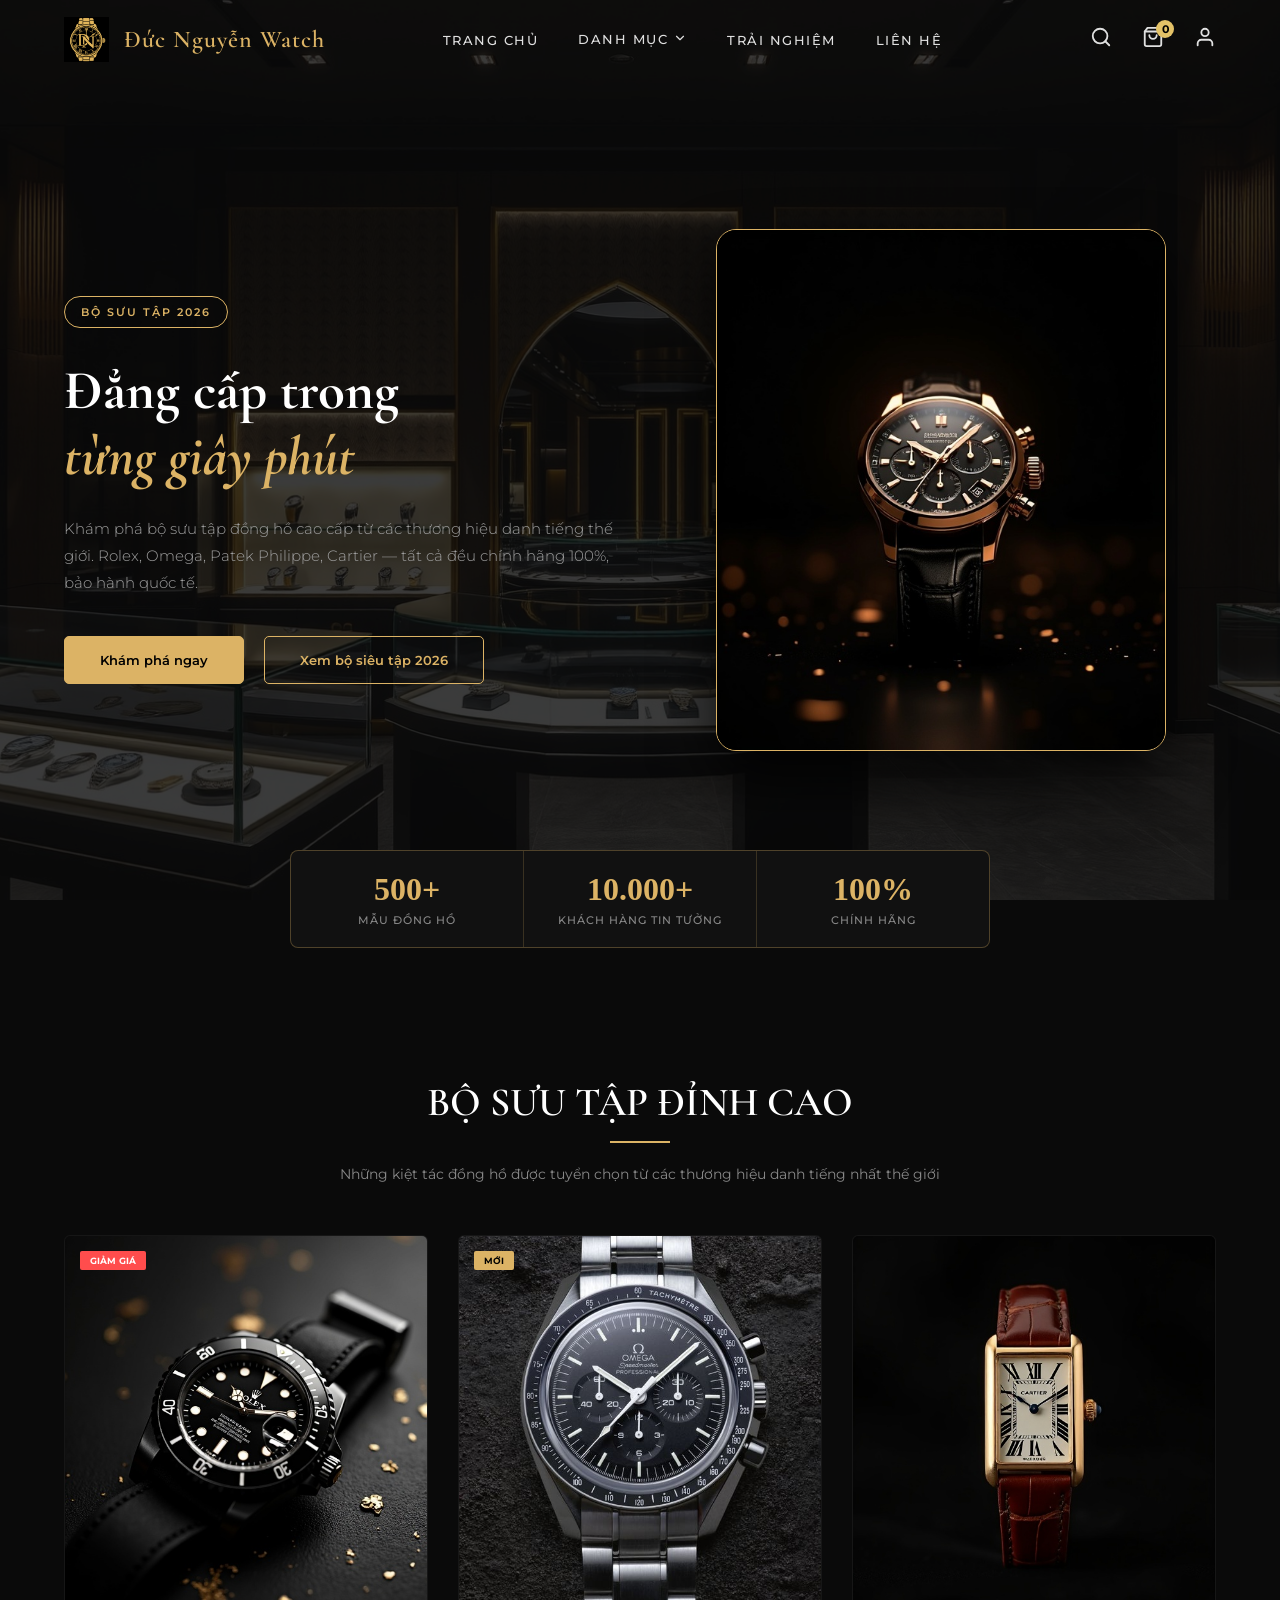
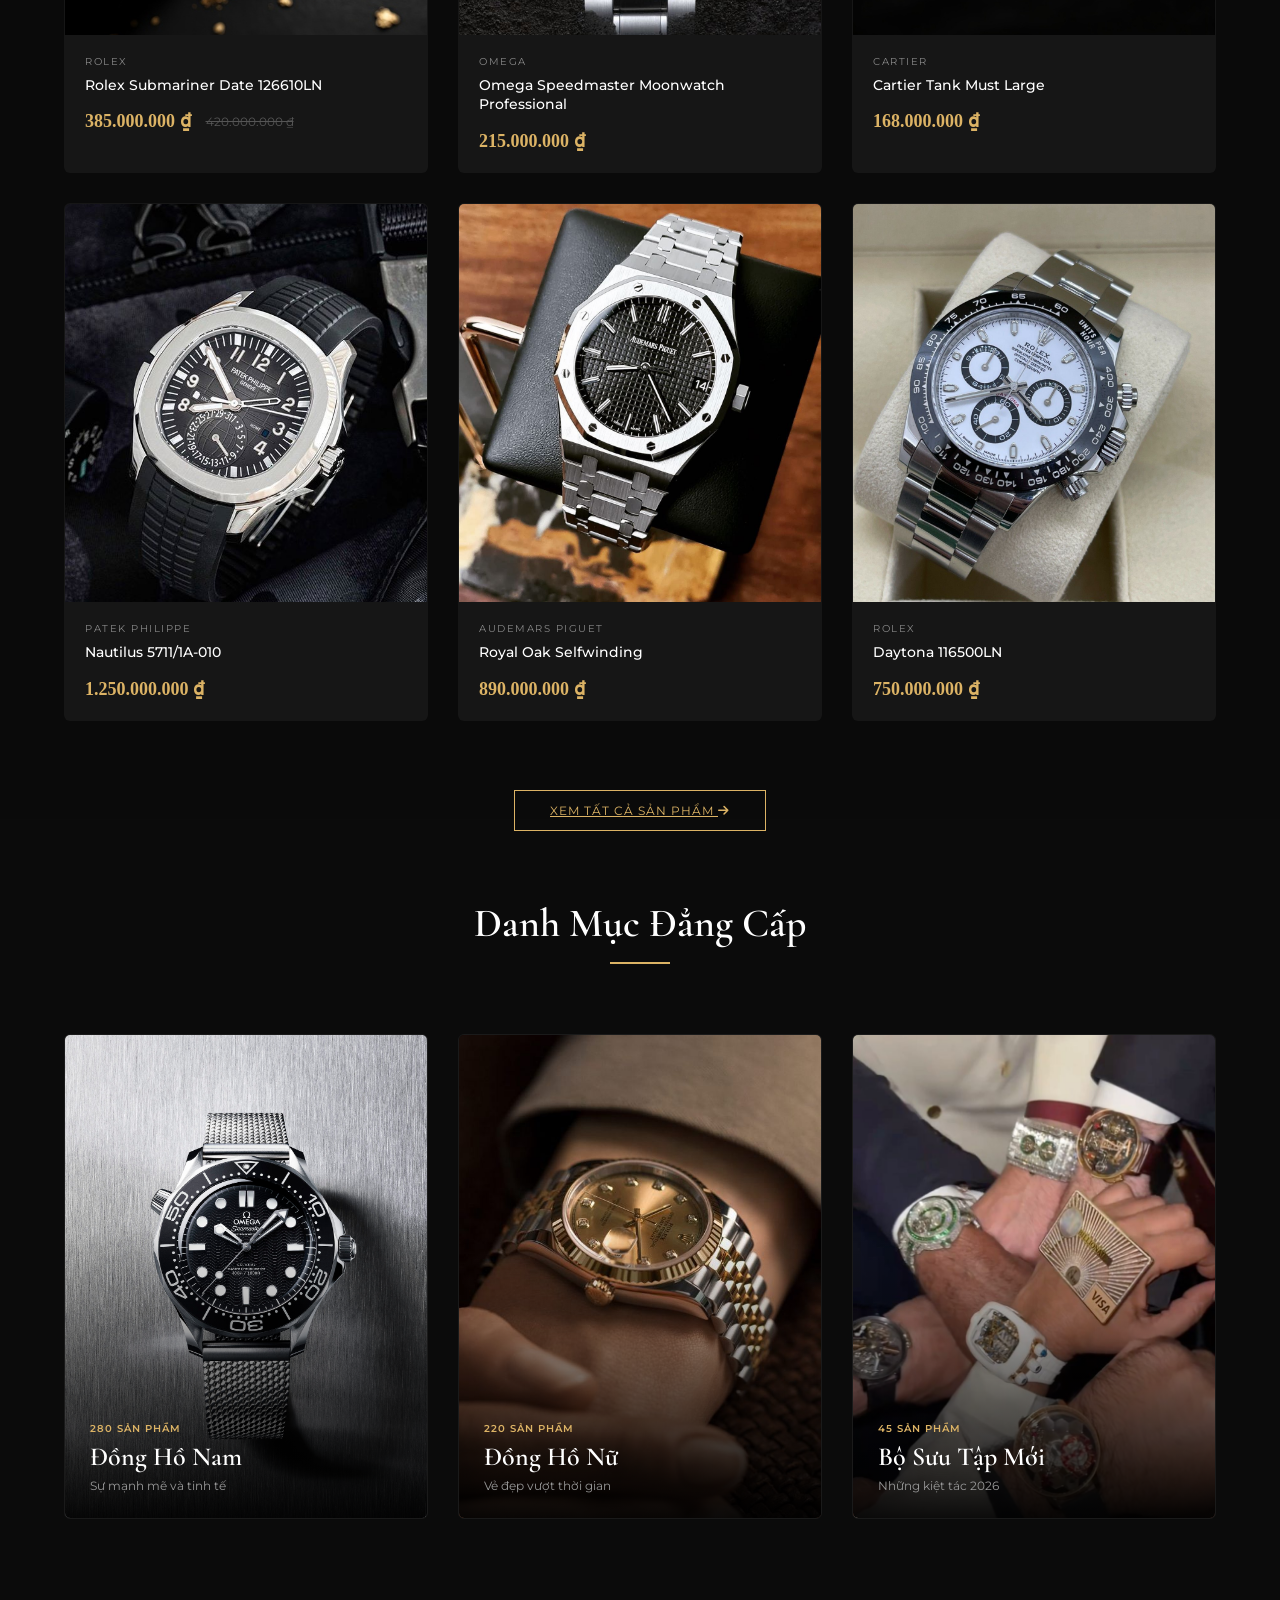
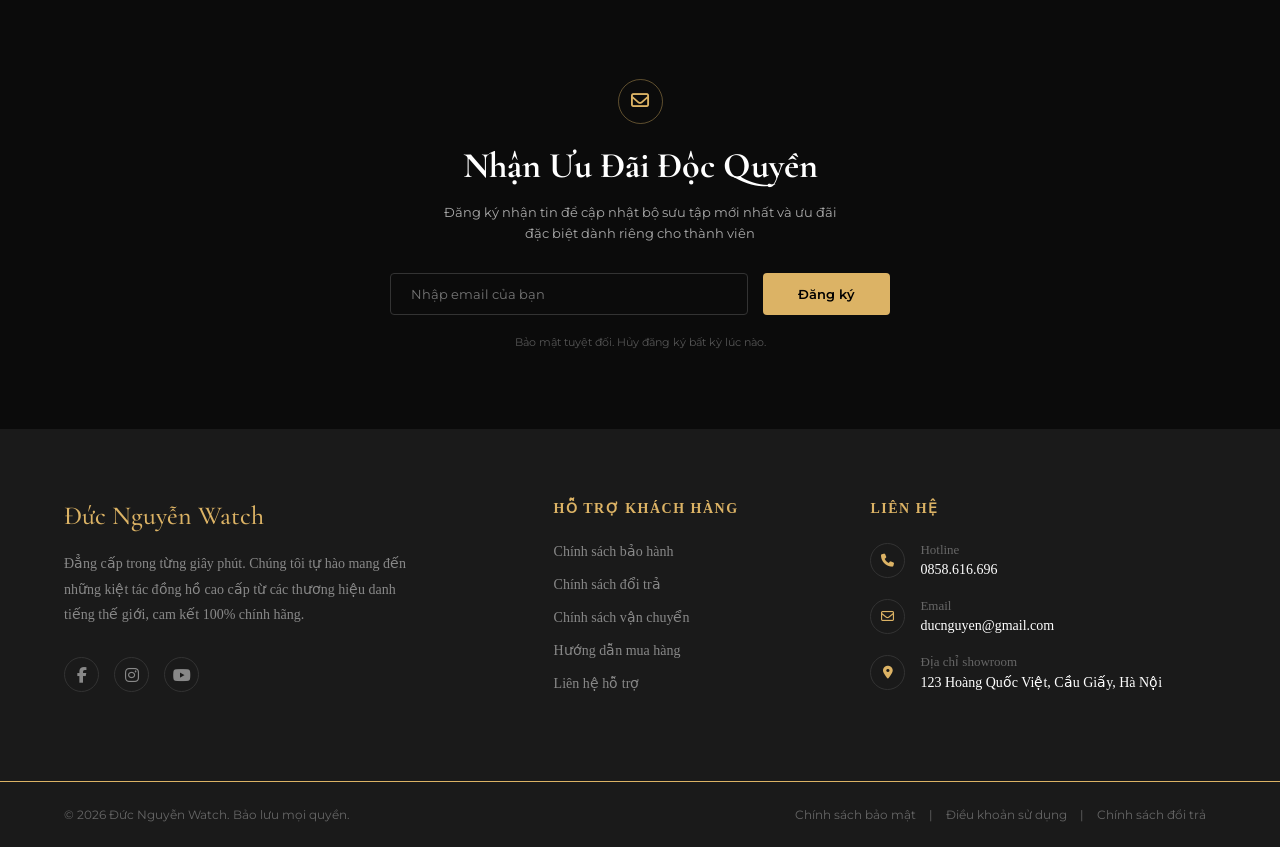
==== commit fcccf294: "chot ha code chuan" ====
--- a/index.html
+++ b/index.html
@@ -12,6 +12,7 @@
     <link rel="stylesheet" href="https://cdnjs.cloudflare.com/ajax/libs/font-awesome/6.4.0/css/all.min.css">
     
     <link rel="stylesheet" href="trangchu.css">
+    <link rel="stylesheet" href="responsive.css">
 </head>
 <body>
 
@@ -19,15 +20,15 @@
     <header class="main-header">
         
         <!-- Khối 1: Logo -->
-        <a href="trangchu.html" class="logo-container">
+        <a href="index.html" class="logo-container">
             <img src="logo.png" alt="Logo" class="logo-img">
-            <div class="logo-text" href="trangchu.html">Đức Nguyễn Watch</div>
+            <div class="logo-text" href="index.html">Đức Nguyễn Watch</div>
         </a>
 
         <!-- Khối 2: Menu Điều hướng -->
         <nav class="nav-menu">
             <ul>
-                <li><a href="trangchu.html">TRANG CHỦ</a></li>
+                <li><a href="index.html">TRANG CHỦ</a></li>
                 <li>
     <a href="danhmuc.html" class="menu-has-dropdown">
         DANH MỤC 
@@ -413,6 +414,7 @@
         </div>
     </div>
 </footer>
+<script src="mobile-menu.js"></script>
 <script src="trangchu.js"></script>
 
 </body>
--- a/responsive.css
+++ b/responsive.css
@@ -0,0 +1,676 @@
+/* =====================================================
+   RESPONSIVE.CSS - Đức Nguyễn Watch
+   Áp dụng cho toàn bộ 7 trang: nhúng vào CUỐI <head>
+   sau tất cả các file CSS khác
+   ===================================================== */
+
+/* =====================================================
+   BREAKPOINTS:
+   - max-width: 992px  → Tablet (máy tính bảng)
+   - max-width: 768px  → Mobile lớn
+   - max-width: 480px  → Mobile nhỏ
+   ===================================================== */
+
+
+/* =====================================================
+   1. HEADER & NAV - ÁP DỤNG CHO TẤT CẢ CÁC TRANG
+   ===================================================== */
+
+/* Nút hamburger (mặc định ẩn trên desktop) */
+.hamburger-btn {
+    display: none;
+    background: transparent;
+    border: none;
+    cursor: pointer;
+    padding: 5px;
+    color: #e0e0e0;
+    flex-direction: column;
+    gap: 5px;
+    z-index: 1100;
+}
+
+.hamburger-btn span {
+    display: block;
+    width: 24px;
+    height: 2px;
+    background-color: #e0e0e0;
+    transition: all 0.3s ease;
+}
+
+.hamburger-btn.open span:nth-child(1) { transform: translateY(7px) rotate(45deg); }
+.hamburger-btn.open span:nth-child(2) { opacity: 0; }
+.hamburger-btn.open span:nth-child(3) { transform: translateY(-7px) rotate(-45deg); }
+
+@media (max-width: 992px) {
+
+    /* Hiện nút hamburger */
+    .hamburger-btn {
+        display: flex;
+    }
+
+    /* Ẩn menu ngang đi */
+    .nav-menu {
+        position: fixed;
+        top: 0;
+        left: -100%;
+        width: 75%;
+        max-width: 300px;
+        height: 100vh;
+        background-color: #0c0c0c;
+        border-right: 1px solid rgba(220, 179, 101, 0.25);
+        padding: 100px 30px 40px 30px;
+        transition: left 0.35s ease;
+        z-index: 1050;
+        overflow-y: auto;
+    }
+
+    /* Khi JS thêm class 'open' vào nav-menu */
+    .nav-menu.open {
+        left: 0;
+    }
+
+    /* Menu dọc xuống */
+    .nav-menu ul {
+        flex-direction: column;
+        gap: 0;
+    }
+
+    .nav-menu ul li {
+        border-bottom: 1px solid rgba(255, 255, 255, 0.06);
+    }
+
+    .nav-menu a {
+        display: block;
+        padding: 16px 0;
+        font-size: 14px;
+        letter-spacing: 1px;
+    }
+
+    /* Ẩn search box mở rộng trên mobile (giữ lại icon) */
+    .search-box.active {
+        width: 160px;
+    }
+
+    /* Header icons thu nhỏ gap */
+    .header-icons {
+        gap: 18px;
+    }
+
+    /* Ẩn chữ logo text khi màn hình nhỏ hơn để tránh tràn */
+    .logo-text {
+        font-size: 18px;
+    }
+
+    /* Overlay mờ khi mở menu */
+    .nav-overlay {
+        display: none;
+        position: fixed;
+        top: 0; left: 0; width: 100%; height: 100%;
+        background: rgba(0, 0, 0, 0.6);
+        z-index: 1040;
+    }
+
+    .nav-overlay.show { display: block; }
+}
+
+@media (max-width: 480px) {
+    .main-header {
+        padding: 0 4%;
+    }
+    .logo-text {
+        display: none; /* Ẩn chữ, chỉ giữ icon logo trên mobile nhỏ */
+    }
+    .logo-img {
+        height: 36px;
+    }
+    .header-icons {
+        gap: 14px;
+    }
+}
+
+
+/* =====================================================
+   2. FOOTER - ÁP DỤNG CHO TẤT CẢ CÁC TRANG
+   ===================================================== */
+
+@media (max-width: 768px) {
+    .footer-container {
+        flex-direction: column;
+        gap: 40px;
+        padding: 50px 5%;
+    }
+
+    .brand-col,
+    .links-col,
+    .contact-col {
+        width: 100%;
+        max-width: 100%;
+    }
+
+    .brand-col p {
+        max-width: 100%;
+    }
+
+    .footer-bottom {
+        flex-direction: column;
+        text-align: center;
+        gap: 12px;
+        padding: 20px 5%;
+    }
+
+    .footer-legal {
+        display: flex;
+        flex-wrap: wrap;
+        justify-content: center;
+        gap: 4px;
+    }
+
+    .footer-legal a {
+        margin: 0 5px;
+    }
+}
+
+
+/* =====================================================
+   3. TRANG CHỦ (trangchu.css)
+   ===================================================== */
+
+@media (max-width: 992px) {
+    /* Hero section: xếp dọc */
+    .hero-container {
+        flex-direction: column;
+        text-align: center;
+        gap: 30px;
+        width: 95%;
+    }
+
+    .hero-content {
+        max-width: 100%;
+    }
+
+    .hero-title {
+        font-size: 40px;
+    }
+
+    .hero-buttons {
+        justify-content: center;
+    }
+
+    .hero-image-wrapper {
+        width: 100%;
+    }
+
+    .floating-watch {
+        max-width: 300px;
+    }
+
+    /* Stats box */
+    .stats-box {
+        max-width: 95%;
+        margin-top: -30px;
+    }
+
+    /* Product grid: 2 cột */
+    .product-grid {
+        grid-template-columns: repeat(2, 1fr);
+        gap: 20px;
+    }
+
+    /* Category grid: 1 cột */
+    .category-grid {
+        grid-template-columns: 1fr;
+        gap: 20px;
+    }
+
+    .category-card {
+        aspect-ratio: 16 / 9;
+    }
+
+    /* Newsletter */
+    .newsletter-form {
+        flex-direction: column;
+        gap: 10px;
+    }
+
+    .btn-subscribe {
+        padding: 14px;
+        width: 100%;
+    }
+}
+
+@media (max-width: 480px) {
+    .hero-title {
+        font-size: 30px;
+    }
+
+    .hero-desc {
+        font-size: 13px;
+    }
+
+    .hero-buttons {
+        flex-direction: column;
+        align-items: center;
+    }
+
+    .hero-buttons button {
+        width: 100%;
+    }
+
+    .stats-box {
+        flex-direction: column;
+    }
+
+    .stat-item:not(:last-child) {
+        border-right: none;
+        border-bottom: 1px solid rgba(220, 179, 101, 0.2);
+    }
+
+    .section-title {
+        font-size: 28px;
+    }
+
+    /* Product grid: 1 cột */
+    .product-grid {
+        grid-template-columns: 1fr;
+    }
+
+    .newsletter-title {
+        font-size: 26px;
+    }
+}
+
+
+/* =====================================================
+   4. DANH MỤC (danhmuc.css)
+   ===================================================== */
+
+@media (max-width: 992px) {
+    /* Banner danh mục */
+    .category-banner {
+        height: 220px;
+    }
+
+    .banner-title {
+        font-size: 36px;
+    }
+
+    /* Filter: xếp dọc */
+    .filter-grid {
+        grid-template-columns: 1fr;
+        gap: 25px;
+    }
+
+    /* Product grid danh mục: 2 cột */
+    .category-products .product-grid {
+        grid-template-columns: repeat(2, 1fr);
+        gap: 20px;
+    }
+
+    /* Active filters */
+    .active-filters-container {
+        flex-wrap: wrap;
+    }
+}
+
+@media (max-width: 480px) {
+    .category-hero {
+        margin-top: 70px;
+        padding: 20px 4%;
+    }
+
+    .category-banner {
+        height: 180px;
+    }
+
+    .banner-title {
+        font-size: 26px;
+    }
+
+    .banner-desc {
+        font-size: 12px;
+    }
+
+    /* Product grid danh mục: 1 cột */
+    .category-products .product-grid {
+        grid-template-columns: 1fr;
+    }
+
+    .filter-bar {
+        flex-direction: column;
+        align-items: flex-start;
+        gap: 10px;
+    }
+
+    .pagination-container {
+        margin-top: 30px;
+    }
+}
+
+
+/* =====================================================
+   5. CHI TIẾT SẢN PHẨM (chitiet.css)
+   ===================================================== */
+
+@media (max-width: 992px) {
+    .pdp-top-grid,
+    .pdp-bottom-grid {
+        grid-template-columns: 1fr;
+        gap: 30px;
+    }
+
+    .pdp-title {
+        font-size: 30px;
+    }
+
+    .pdp-price {
+        font-size: 22px;
+    }
+
+    .main-image-box {
+        height: 400px;
+    }
+
+    .specs-table {
+        grid-template-columns: 1fr;
+    }
+
+    /* Related products nằm ngang */
+    .related-list {
+        flex-direction: row;
+        flex-wrap: wrap;
+        gap: 15px;
+    }
+
+    .related-card {
+        flex: 1 1 calc(50% - 15px);
+    }
+}
+
+@media (max-width: 480px) {
+    .pdp-section {
+        padding: 80px 15px 60px 15px;
+    }
+
+    .pdp-title {
+        font-size: 24px;
+    }
+
+    .pdp-quick-specs {
+        grid-template-columns: 1fr 1fr;
+    }
+
+    .pdp-buy-buttons,
+    .pdp-support-buttons {
+        grid-template-columns: 1fr;
+        gap: 12px;
+    }
+
+    .main-image-box {
+        height: 280px;
+    }
+
+    .thumbnail-list {
+        gap: 10px;
+    }
+
+    .thumb-img {
+        width: 60px;
+        height: 60px;
+    }
+
+    .tab-headers {
+        gap: 15px;
+        overflow-x: auto;
+        padding-bottom: 5px;
+    }
+
+    .tab-btn {
+        font-size: 13px;
+        white-space: nowrap;
+    }
+
+    .related-card {
+        flex: 1 1 100%;
+    }
+}
+
+
+/* =====================================================
+   6. GIỎ HÀNG (giohang.css)
+   ===================================================== */
+
+@media (max-width: 992px) {
+    .cart-grid {
+        grid-template-columns: 1fr;
+    }
+
+    .cart-table-header {
+        display: none; /* Ẩn header bảng trên mobile */
+    }
+
+    .cart-item {
+        grid-template-columns: 1fr;
+        gap: 15px;
+        text-align: center;
+    }
+
+    .item-info-wrapper {
+        flex-direction: column;
+        align-items: center;
+    }
+
+    .item-qty-wrapper {
+        justify-content: center;
+    }
+
+    .item-price-wrapper {
+        text-align: center;
+    }
+
+    .cart-actions-bottom {
+        flex-direction: column;
+        gap: 15px;
+        align-items: center;
+        text-align: center;
+    }
+}
+
+@media (max-width: 480px) {
+    .cart-section {
+        padding: 80px 12px 60px 12px;
+    }
+
+    .cart-title-main {
+        font-size: 32px;
+    }
+
+    .cart-items-col,
+    .cart-summary-col {
+        padding: 20px 15px;
+    }
+
+    .promo-box {
+        flex-direction: column;
+    }
+
+    .btn-apply-promo {
+        padding: 12px;
+    }
+}
+
+
+/* =====================================================
+   7. LIÊN HỆ (lienhe.css)
+   ===================================================== */
+
+@media (max-width: 992px) {
+    /* Xếp dọc: ẩn banner ảnh, chỉ hiện form */
+    .contact-wrapper {
+        flex-direction: column;
+    }
+
+    .contact-banner {
+        min-height: 320px;
+        padding: 100px 30px 40px 30px;
+    }
+
+    .contact-title {
+        font-size: 34px;
+    }
+
+    .contact-form-section {
+        padding: 50px 25px 60px 25px;
+    }
+}
+
+@media (max-width: 768px) {
+    .form-row-exact {
+        grid-template-columns: 1fr;
+        gap: 15px;
+    }
+
+    .form-footer-exact {
+        flex-direction: column;
+        gap: 12px;
+        align-items: center;
+        text-align: center;
+    }
+
+    .form-title-exact {
+        font-size: 30px;
+    }
+}
+
+@media (max-width: 480px) {
+    .contact-banner {
+        display: none; /* Ẩn hẳn banner trên mobile nhỏ để tiết kiệm không gian */
+    }
+
+    .contact-form-section {
+        padding: 90px 18px 50px 18px;
+    }
+
+    .form-title-exact {
+        font-size: 26px;
+    }
+
+    .form-desc-exact {
+        max-width: 100%;
+        font-size: 13px;
+    }
+}
+
+
+/* =====================================================
+   8. ĐĂNG NHẬP / ĐĂNG KÝ (dangnhap.css)
+   ===================================================== */
+
+@media (max-width: 992px) {
+    /* Ẩn cột ảnh, chỉ hiện form */
+    .auth-banner {
+        display: none;
+    }
+
+    .auth-form-section {
+        padding: 100px 20px 40px 20px;
+    }
+}
+
+@media (max-width: 480px) {
+    .auth-form-section {
+        padding: 90px 15px 40px 15px;
+    }
+
+    .auth-tabs {
+        gap: 25px;
+    }
+
+    .social-login {
+        flex-direction: column;
+    }
+
+    .btn-social {
+        width: 100%;
+    }
+
+    .login-options {
+        flex-direction: column;
+        gap: 12px;
+        align-items: flex-start;
+    }
+}
+
+
+/* =====================================================
+   9. TRẢI NGHIỆM (trainghiem.css)
+   ===================================================== */
+
+@media (max-width: 992px) {
+    .exp-container {
+        grid-template-columns: 1fr;
+        gap: 20px;
+    }
+
+    .exp-features {
+        grid-template-columns: 1fr 1fr;
+    }
+
+    .exp-title {
+        font-size: 32px;
+    }
+
+    .commit-grid {
+        grid-template-columns: repeat(2, 1fr);
+    }
+
+    /* Luxury section: đầu trang cần margin vì header fixed */
+    .luxury-experience-section {
+        padding-top: 100px;
+    }
+}
+
+@media (max-width: 576px) {
+    .exp-features {
+        grid-template-columns: 1fr;
+    }
+
+    .exp-left-col {
+        padding: 30px 20px;
+    }
+
+    .exp-title {
+        font-size: 26px;
+    }
+
+    .commit-grid {
+        grid-template-columns: 1fr;
+    }
+
+    .commit-title {
+        font-size: 28px;
+    }
+
+    .benefit-card {
+        padding: 20px;
+    }
+}
+
+
+/* =====================================================
+   10. TIỆN ÍCH CHUNG - NGĂN TRÀN NGANG TOÀN TRANG
+   ===================================================== */
+
+html, body {
+    overflow-x: hidden;
+}
+
+img {
+    max-width: 100%;
+}
+
+/* Đảm bảo các section không vượt quá màn hình */
+section, .main-footer, .cart-section, .contact-wrapper,
+.auth-wrapper, .luxury-experience-section, .commitments-section {
+    max-width: 100vw;
+    overflow-x: hidden;
+}
